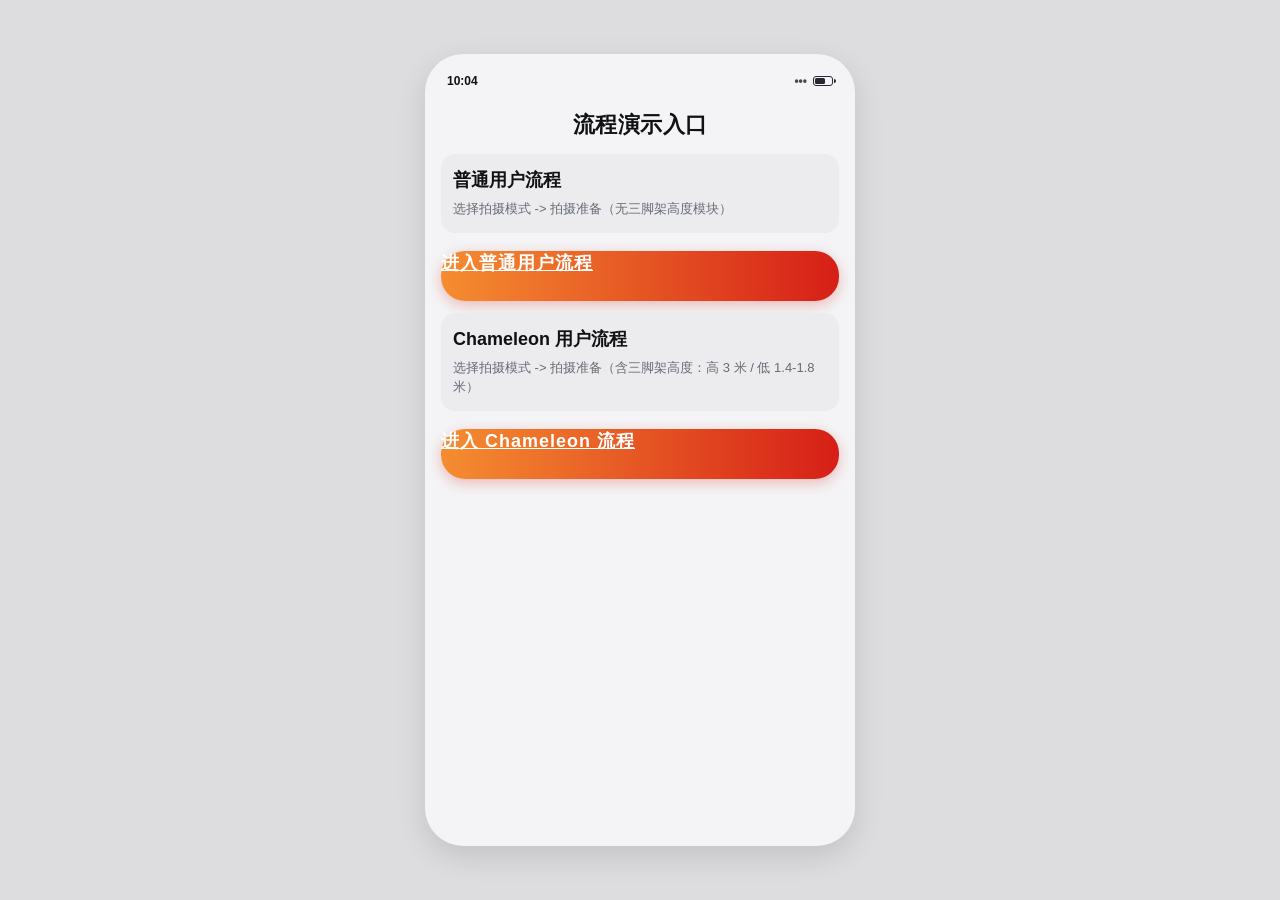
==== index.html @ 346e0e9e "feat: add interactive shooting flow demo pages" ====
<!doctype html>
<html lang="zh-CN">
  <head>
    <meta charset="UTF-8" />
    <meta name="viewport" content="width=device-width, initial-scale=1.0" />
    <title>拍摄流程演示入口</title>
    <link rel="stylesheet" href="./styles.css" />
    <style>
      .hub {
        margin-top: 20px;
        display: flex;
        flex-direction: column;
        gap: 12px;
      }
      .hub-card {
        background: #ececef;
        border-radius: 14px;
        padding: 14px 12px;
      }
      .hub-title {
        margin: 0 0 8px;
        font-size: 18px;
        font-weight: 700;
      }
      .hub-text {
        margin: 0;
        color: #666b74;
        font-size: 13px;
        line-height: 1.45;
      }
      .hub .cta {
        text-decoration: none;
        display: flex;
        align-items: center;
        justify-content: center;
      }
    </style>
  </head>
  <body>
    <main class="phone">
      <div class="statusbar">
        <span>10:04</span>
        <div class="status-icons">
          <span>•••</span>
          <span class="battery" aria-hidden="true"></span>
        </div>
      </div>

      <header class="topbar">
        <h1>流程演示入口</h1>
      </header>

      <section class="hub-card">
        <p class="hub-title">普通用户流程</p>
        <p class="hub-text">选择拍摄模式 -> 拍摄准备（无三脚架高度模块）</p>
      </section>
      <a class="cta" href="./shooting-mode.html">进入普通用户流程</a>

      <section class="hub-card">
        <p class="hub-title">Chameleon 用户流程</p>
        <p class="hub-text">选择拍摄模式 -> 拍摄准备（含三脚架高度：高 3 米 / 低 1.4-1.8 米）</p>
      </section>
      <a class="cta" href="./shooting-mode.html?user=chameleon">进入 Chameleon 流程</a>
    </main>
  </body>
  </html>
---- styles.css ----
:root {
  --outer-bg: #dddddf;
  --page-bg: #f4f4f6;
  --card: #efeff2;
  --text: #101114;
  --subtle: #8f9199;
  --pill-off: #e8e8eb;
  --orange: #f58d30;
  --red: #d61f17;
  --radius-xl: 24px;
  --radius-lg: 24px;
  --radius-md: 18px;
}

* {
  box-sizing: border-box;
}

body {
  margin: 0;
  min-height: 100vh;
  background: var(--outer-bg);
  color: var(--text);
  font-family: -apple-system, BlinkMacSystemFont, "PingFang SC", "Noto Sans SC", "Microsoft YaHei", sans-serif;
  display: grid;
  place-items: center;
  padding: 12px;
}

.phone {
  width: min(100%, 430px);
  min-height: 88vh;
  max-height: 920px;
  background: var(--page-bg);
  border-radius: 38px;
  overflow: hidden;
  padding: 12px 16px 20px;
  display: flex;
  flex-direction: column;
  gap: 12px;
  box-shadow: 0 10px 30px rgba(0, 0, 0, 0.12);
}

.statusbar {
  height: 30px;
  display: flex;
  align-items: center;
  justify-content: space-between;
  padding: 0 6px;
  font-size: 12px;
  font-weight: 700;
}

.status-icons {
  display: flex;
  align-items: center;
  gap: 6px;
  color: #474951;
}

.battery {
  width: 20px;
  height: 10px;
  border: 1.7px solid #262931;
  border-radius: 3px;
  position: relative;
}

.battery::before {
  content: "";
  position: absolute;
  width: 2px;
  height: 4px;
  right: -4px;
  top: 2px;
  background: #262931;
  border-radius: 0 2px 2px 0;
}

.battery::after {
  content: "";
  position: absolute;
  inset: 1px;
  width: 55%;
  background: #262931;
  border-radius: 1.5px;
}

.topbar {
  display: flex;
  align-items: center;
  justify-content: center;
  position: relative;
  margin-top: 0;
  min-height: 34px;
}

.back {
  position: absolute;
  left: 4px;
  border: 0;
  background: transparent;
  font-size: 30px;
  line-height: 1;
  cursor: pointer;
  color: #232428;
}

h1 {
  margin: 0;
  font-size: 22px;
  line-height: 1.25;
  font-weight: 700;
  letter-spacing: 0.5px;
}

h2 {
  margin: 0;
  font-size: 22px;
  line-height: 1.2;
  text-align: center;
  font-weight: 700;
  letter-spacing: 0.5px;
}

.section {
  margin-top: 14px;
}

.label {
  font-size: 18px;
  font-weight: 700;
  margin-bottom: 10px;
}

.pill-row {
  display: flex;
  gap: 10px;
}

.pill {
  flex: 1;
  height: 50px;
  border-radius: var(--radius-xl);
  border: 0;
  font-size: 17px;
  font-weight: 600;
  color: #666b74;
  background: var(--pill-off);
  cursor: pointer;
  transition: transform 0.08s ease, filter 0.2s ease, box-shadow 0.2s ease;
  box-shadow: inset 0 0 0 1px rgba(255, 255, 255, 0.35);
}

.pill.active,
.cta {
  background: linear-gradient(90deg, var(--orange), var(--red));
  color: #fff;
  box-shadow: 0 4px 14px rgba(214, 31, 23, 0.28);
}

.pill:active,
.cta:active {
  transform: scale(0.98);
}

.spacer {
  flex: 1;
}

.cta {
  width: 100%;
  height: 50px;
  border: 0;
  border-radius: var(--radius-xl);
  font-size: 18px;
  font-weight: 700;
  cursor: pointer;
  letter-spacing: 1px;
  margin-top: 6px;
}

.grid {
  display: grid;
  grid-template-columns: repeat(5, 1fr);
  gap: 8px;
  margin-top: 2px;
}

.sport {
  border-radius: 14px;
  border: 0;
  padding: 9px 4px;
  background: #ebebee;
  color: #6c7079;
  min-height: 72px;
  font-size: 11px;
  display: flex;
  flex-direction: column;
  align-items: center;
  justify-content: center;
  gap: 5px;
  cursor: pointer;
  line-height: 1.15;
}

.sport .icon {
  font-size: 22px;
  line-height: 1;
  opacity: 0.65;
}

.sport.active {
  background: linear-gradient(180deg, #f58d30, #d6251a);
  color: #fff;
}

.sport.active .icon {
  opacity: 1;
}

.hint-box {
  margin-top: 8px;
  border-radius: 14px;
  background: #ececef;
  padding: 12px 10px;
}

.hint-title {
  margin: 0 0 8px;
  font-size: 13px;
  font-weight: 700;
}

.hint-text {
  margin: 0;
  color: #767982;
  line-height: 1.4;
  font-size: 12px;
}

.mini {
  margin-top: -2px;
  font-size: 12px;
  color: #8c8f97;
}

.footer-actions {
  margin-top: auto;
}

.hidden {
  display: none !important;
}

@media (max-width: 520px) {
  body {
    padding: 0;
    background: var(--page-bg);
  }

  .phone {
    width: 100%;
    min-height: 100vh;
    border-radius: 0;
    box-shadow: none;
  }
}
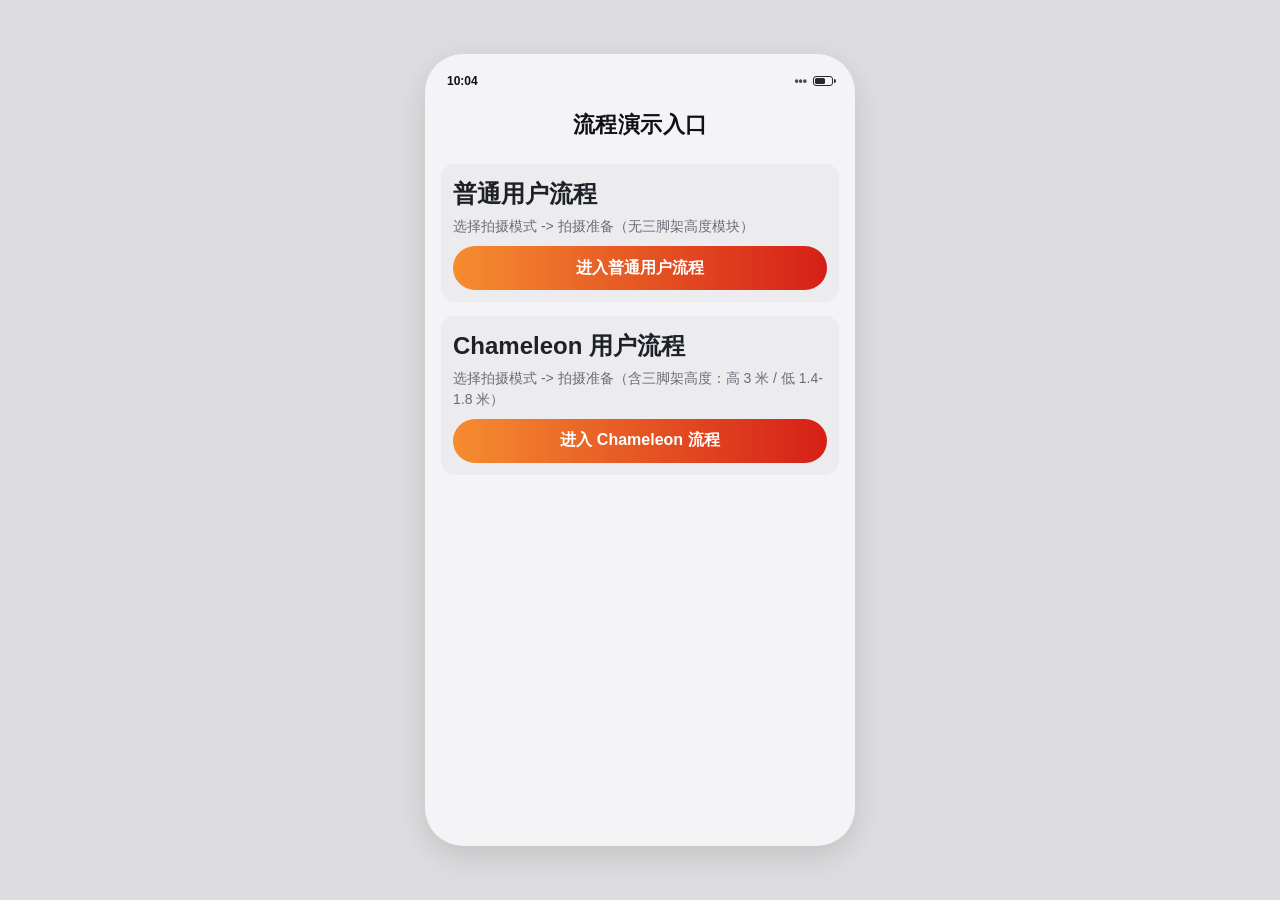
==== commit 6e7659f3: "style: refine demo hub page UI" ====
--- a/index.html
+++ b/index.html
@@ -6,30 +6,38 @@
     <title>拍摄流程演示入口</title>
     <link rel="stylesheet" href="./styles.css" />
     <style>
-      .hub {
-        margin-top: 20px;
+      .hub-wrap {
+        margin-top: 10px;
         display: flex;
         flex-direction: column;
-        gap: 12px;
+        gap: 14px;
       }
-      .hub-card {
+      .flow-card {
         background: #ececef;
         border-radius: 14px;
-        padding: 14px 12px;
+        padding: 14px 12px 12px;
       }
-      .hub-title {
-        margin: 0 0 8px;
-        font-size: 18px;
+      .flow-title {
+        margin: 0 0 6px;
+        font-size: 24px;
         font-weight: 700;
+        color: #1e2128;
       }
-      .hub-text {
-        margin: 0;
-        color: #666b74;
-        font-size: 13px;
+      .flow-text {
+        margin: 0 0 10px;
+        color: #696d76;
+        font-size: 14px;
         line-height: 1.45;
       }
-      .hub .cta {
+      .hub-btn {
+        width: 100%;
+        height: 44px;
+        border-radius: 22px;
+        background: linear-gradient(90deg, #f58d30, #d61f17);
+        color: #fff;
         text-decoration: none;
+        font-size: 16px;
+        font-weight: 700;
         display: flex;
         align-items: center;
         justify-content: center;
@@ -50,17 +58,19 @@
         <h1>流程演示入口</h1>
       </header>
 
-      <section class="hub-card">
-        <p class="hub-title">普通用户流程</p>
-        <p class="hub-text">选择拍摄模式 -> 拍摄准备（无三脚架高度模块）</p>
+      <section class="hub-wrap">
+        <article class="flow-card">
+          <p class="flow-title">普通用户流程</p>
+          <p class="flow-text">选择拍摄模式 -> 拍摄准备（无三脚架高度模块）</p>
+          <a class="hub-btn" href="./shooting-mode.html">进入普通用户流程</a>
+        </article>
+
+        <article class="flow-card">
+          <p class="flow-title">Chameleon 用户流程</p>
+          <p class="flow-text">选择拍摄模式 -> 拍摄准备（含三脚架高度：高 3 米 / 低 1.4-1.8 米）</p>
+          <a class="hub-btn" href="./shooting-mode.html?user=chameleon">进入 Chameleon 流程</a>
+        </article>
       </section>
-      <a class="cta" href="./shooting-mode.html">进入普通用户流程</a>
-
-      <section class="hub-card">
-        <p class="hub-title">Chameleon 用户流程</p>
-        <p class="hub-text">选择拍摄模式 -> 拍摄准备（含三脚架高度：高 3 米 / 低 1.4-1.8 米）</p>
-      </section>
-      <a class="cta" href="./shooting-mode.html?user=chameleon">进入 Chameleon 流程</a>
     </main>
   </body>
   </html>
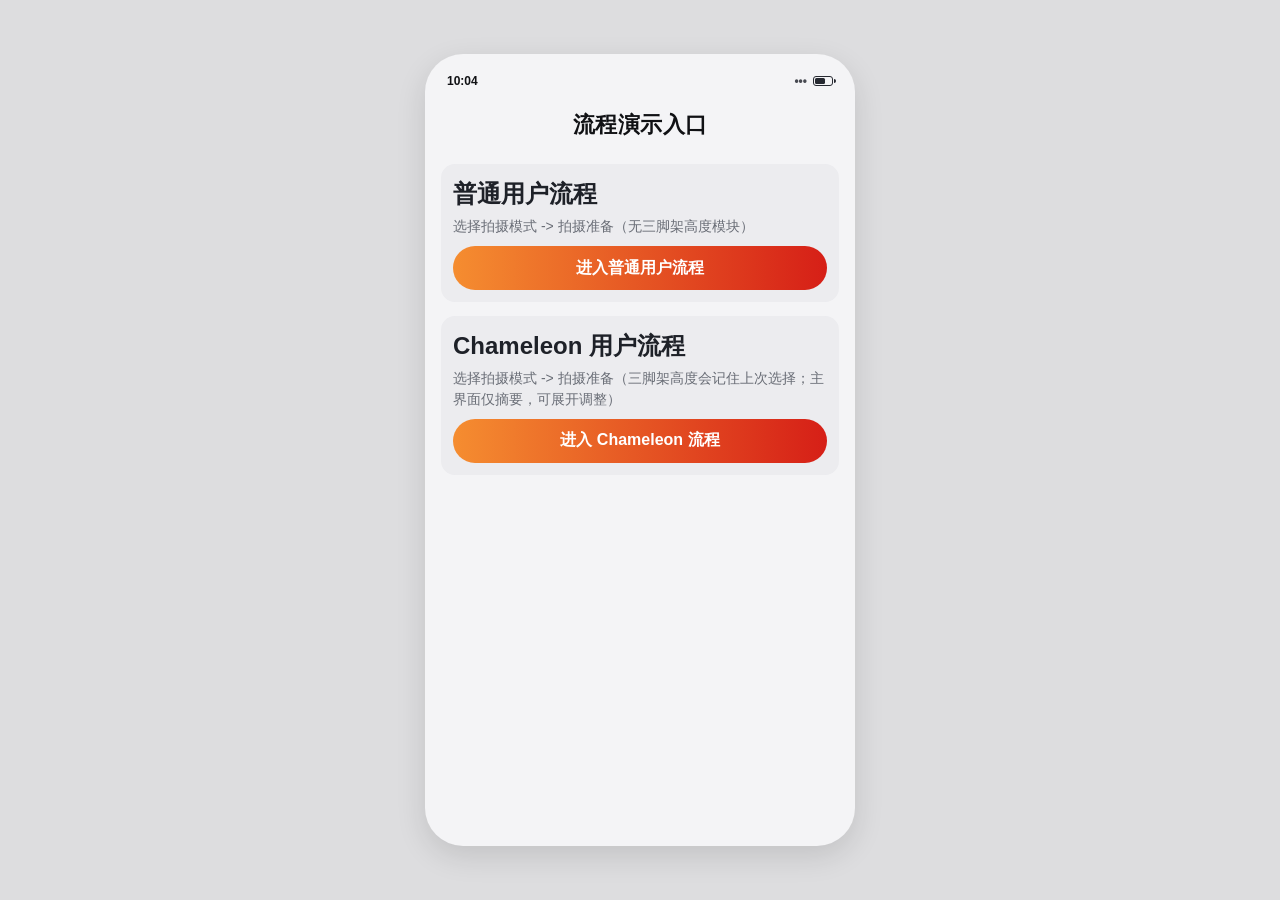
==== commit 0ead2d40: "feat: remember Chameleon tripod height and collapse secondary UI - Persist basketball tripod choice " ====
--- a/index.html
+++ b/index.html
@@ -67,7 +67,7 @@
 
         <article class="flow-card">
           <p class="flow-title">Chameleon 用户流程</p>
-          <p class="flow-text">选择拍摄模式 -> 拍摄准备（含三脚架高度：高 3 米 / 低 1.4-1.8 米）</p>
+          <p class="flow-text">选择拍摄模式 -> 拍摄准备（三脚架高度会记住上次选择；主界面仅摘要，可展开调整）</p>
           <a class="hub-btn" href="./shooting-mode.html?user=chameleon">进入 Chameleon 流程</a>
         </article>
       </section>
--- a/styles.css
+++ b/styles.css
@@ -253,6 +253,77 @@
   display: none !important;
 }
 
+.tripod-summary-row {
+  margin-top: 10px;
+  padding: 10px 12px;
+  border-radius: 14px;
+  background: #ececef;
+  font-size: 13px;
+  line-height: 1.45;
+}
+
+.tripod-summary-main {
+  display: flex;
+  flex-wrap: wrap;
+  align-items: center;
+  gap: 6px 10px;
+  color: var(--subtle);
+}
+
+.tripod-summary-muted {
+  font-weight: 600;
+  color: #9a9ca3;
+}
+
+.tripod-summary-value {
+  font-weight: 600;
+  color: #5c5f68;
+}
+
+.tripod-summary-badge {
+  font-size: 11px;
+  font-weight: 600;
+  color: #8f9199;
+  padding: 2px 8px;
+  border-radius: 8px;
+  background: rgba(0, 0, 0, 0.05);
+}
+
+.tripod-summary-actions {
+  display: flex;
+  align-items: center;
+  gap: 14px;
+  margin-top: 8px;
+}
+
+.link-btn {
+  border: 0;
+  background: none;
+  padding: 0;
+  font: inherit;
+  font-size: 14px;
+  font-weight: 600;
+  color: var(--orange);
+  cursor: pointer;
+  text-decoration: none;
+}
+
+.link-btn:active {
+  opacity: 0.75;
+}
+
+.link-btn--subtle {
+  font-size: 12px;
+  font-weight: 600;
+  color: #a0a3ab;
+}
+
+.tripod-collapse-btn {
+  display: block;
+  margin-bottom: 8px;
+  text-align: left;
+}
+
 @media (max-width: 520px) {
   body {
     padding: 0;
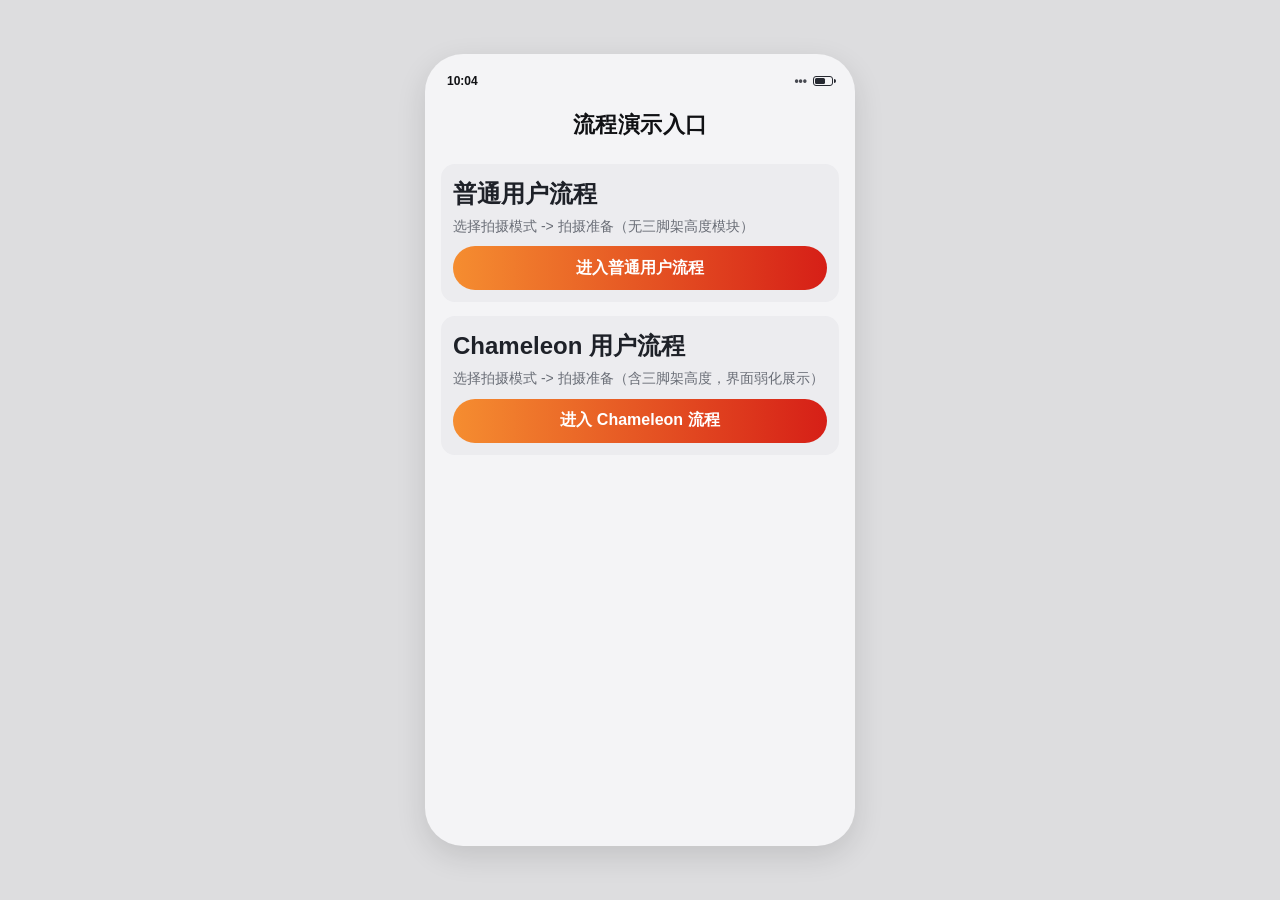
==== commit c5515139: "refactor: tripod at top with subdued label; remove memory UI - Revert localStorage/collapse flow; ke" ====
--- a/index.html
+++ b/index.html
@@ -67,7 +67,7 @@
 
         <article class="flow-card">
           <p class="flow-title">Chameleon 用户流程</p>
-          <p class="flow-text">选择拍摄模式 -> 拍摄准备（三脚架高度会记住上次选择；主界面仅摘要，可展开调整）</p>
+          <p class="flow-text">选择拍摄模式 -> 拍摄准备（含三脚架高度，界面弱化展示）</p>
           <a class="hub-btn" href="./shooting-mode.html?user=chameleon">进入 Chameleon 流程</a>
         </article>
       </section>
--- a/styles.css
+++ b/styles.css
@@ -253,75 +253,18 @@
   display: none !important;
 }
 
-.tripod-summary-row {
-  margin-top: 10px;
-  padding: 10px 12px;
-  border-radius: 14px;
-  background: #ececef;
-  font-size: 13px;
+/* 三脚架：置顶但与主选项同级布局，标题与说明弱化，无独立卡片 */
+.label-tripod {
+  font-size: 15px;
+  font-weight: 600;
+  color: #9a9da5;
+}
+
+.tripod-hint {
+  margin: 8px 0 0;
+  font-size: 12px;
   line-height: 1.45;
-}
-
-.tripod-summary-main {
-  display: flex;
-  flex-wrap: wrap;
-  align-items: center;
-  gap: 6px 10px;
-  color: var(--subtle);
-}
-
-.tripod-summary-muted {
-  font-weight: 600;
-  color: #9a9ca3;
-}
-
-.tripod-summary-value {
-  font-weight: 600;
-  color: #5c5f68;
-}
-
-.tripod-summary-badge {
-  font-size: 11px;
-  font-weight: 600;
-  color: #8f9199;
-  padding: 2px 8px;
-  border-radius: 8px;
-  background: rgba(0, 0, 0, 0.05);
-}
-
-.tripod-summary-actions {
-  display: flex;
-  align-items: center;
-  gap: 14px;
-  margin-top: 8px;
-}
-
-.link-btn {
-  border: 0;
-  background: none;
-  padding: 0;
-  font: inherit;
-  font-size: 14px;
-  font-weight: 600;
-  color: var(--orange);
-  cursor: pointer;
-  text-decoration: none;
-}
-
-.link-btn:active {
-  opacity: 0.75;
-}
-
-.link-btn--subtle {
-  font-size: 12px;
-  font-weight: 600;
-  color: #a0a3ab;
-}
-
-.tripod-collapse-btn {
-  display: block;
-  margin-bottom: 8px;
-  text-align: left;
+  color: #a8abb3;
 }
 
 @media (max-width: 520px) {
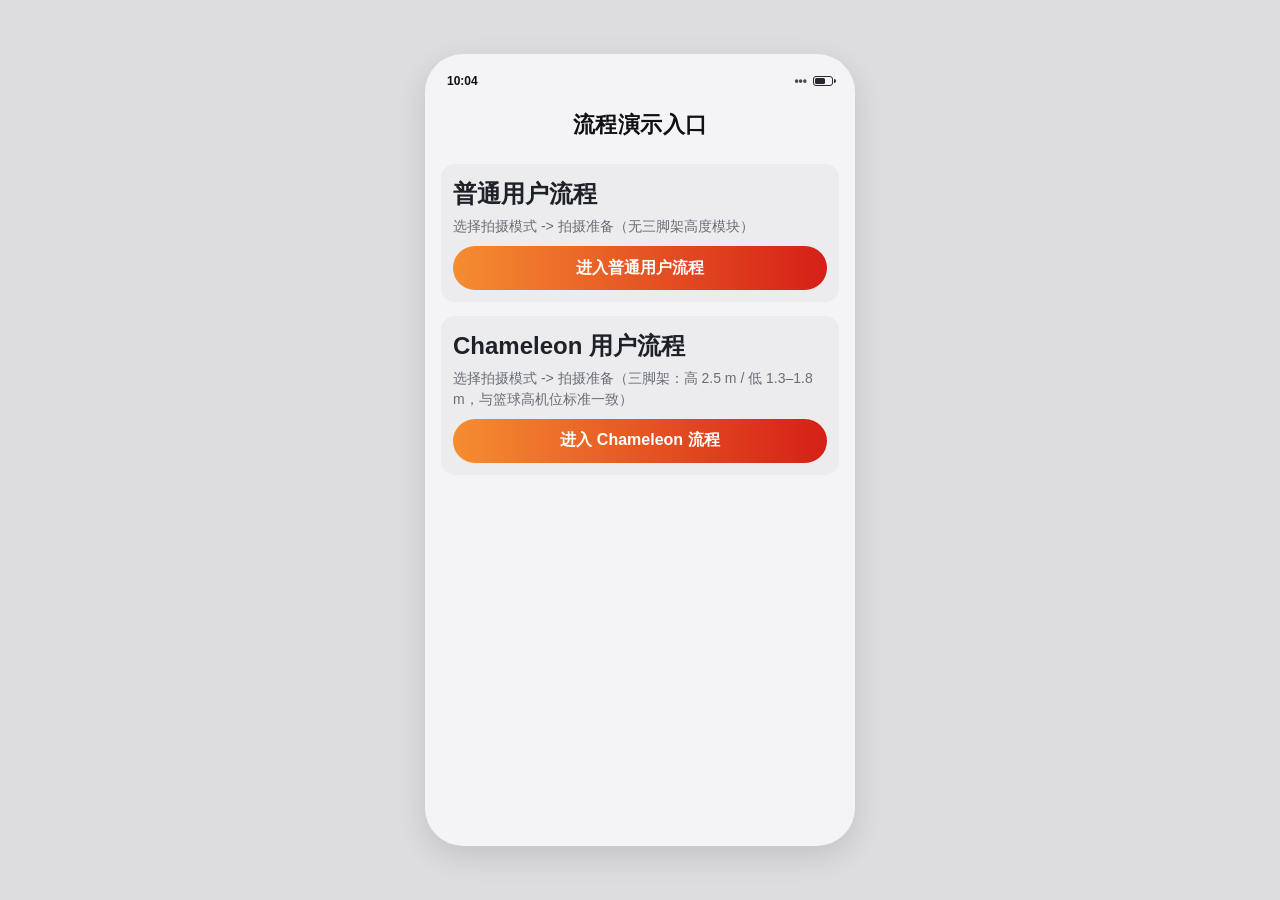
==== commit 5abb0d87: "fix: align tripod heights to 2.5 m high / 1.3–1.8 m low - Update Chameleon basketball pills and i18n" ====
--- a/index.html
+++ b/index.html
@@ -67,7 +67,7 @@
 
         <article class="flow-card">
           <p class="flow-title">Chameleon 用户流程</p>
-          <p class="flow-text">选择拍摄模式 -> 拍摄准备（含三脚架高度，界面弱化展示）</p>
+          <p class="flow-text">选择拍摄模式 -> 拍摄准备（三脚架：高 2.5 m / 低 1.3–1.8 m，与篮球高机位标准一致）</p>
           <a class="hub-btn" href="./shooting-mode.html?user=chameleon">进入 Chameleon 流程</a>
         </article>
       </section>
--- a/styles.css
+++ b/styles.css
@@ -106,6 +106,29 @@
   color: #232428;
 }
 
+.lang-toggle {
+  position: absolute;
+  right: 2px;
+  top: 50%;
+  transform: translateY(-50%);
+  border: 0;
+  background: transparent;
+  font-size: 14px;
+  font-weight: 600;
+  color: var(--orange);
+  cursor: pointer;
+  padding: 6px 10px;
+  font-family: inherit;
+}
+
+.lang-toggle:active {
+  opacity: 0.75;
+}
+
+.page-shooting-prep h1 {
+  padding: 0 48px;
+}
+
 h1 {
   margin: 0;
   font-size: 22px;
@@ -260,11 +283,31 @@
   color: #9a9da5;
 }
 
+.tripod-intro {
+  margin: 0 0 10px;
+  font-size: 12px;
+  line-height: 1.45;
+  color: #a8abb3;
+}
+
 .tripod-hint {
   margin: 8px 0 0;
   font-size: 12px;
   line-height: 1.45;
   color: #a8abb3;
+}
+
+.tripod-hint-cn {
+  display: block;
+}
+
+.tripod-hint-en {
+  display: block;
+  margin-top: 6px;
+  font-size: 11px;
+  line-height: 1.4;
+  color: #b4b7bf;
+  letter-spacing: 0.01em;
 }
 
 @media (max-width: 520px) {
